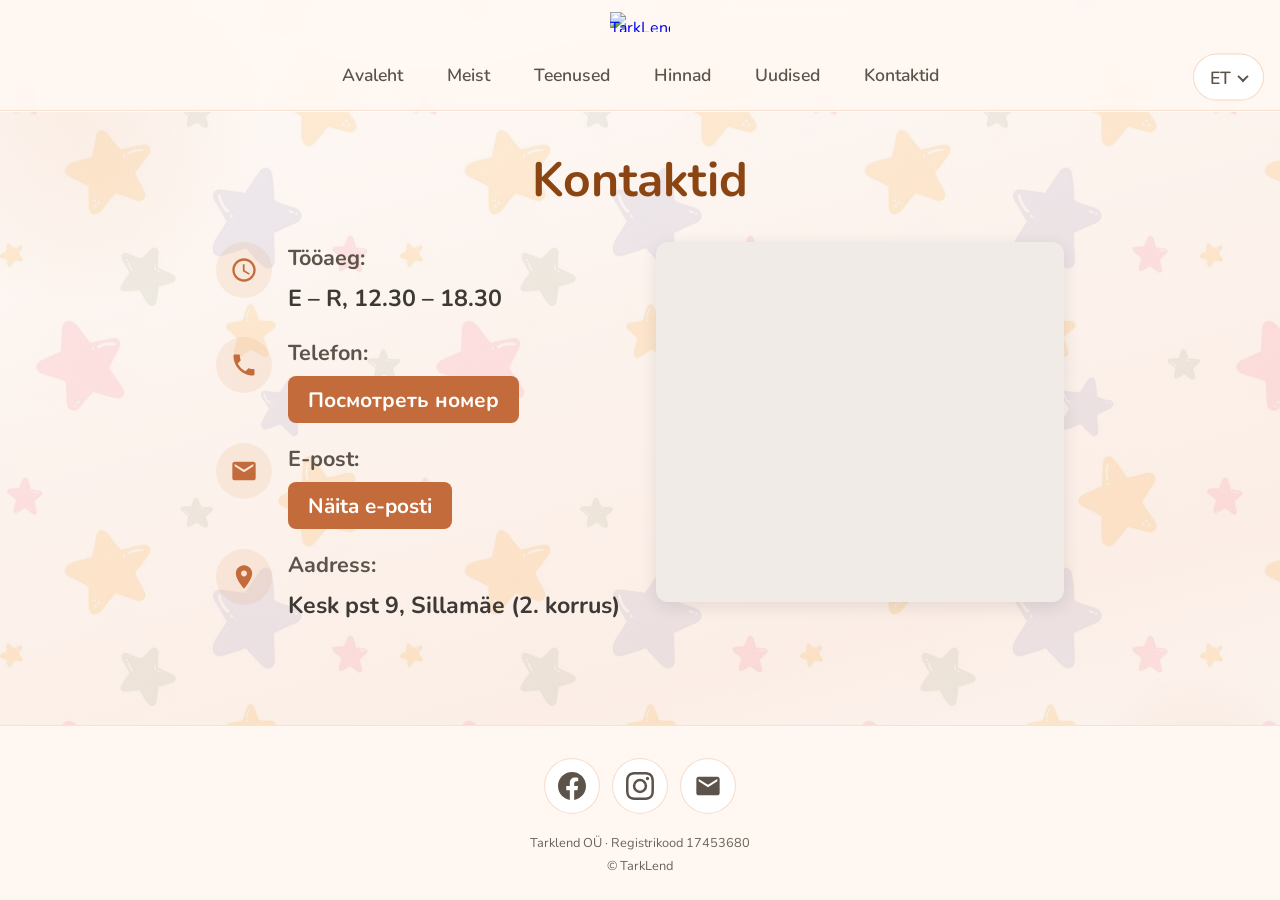
==== pages/contact.html @ 9fbee50b "Increase contact page content sizes" ====
<!DOCTYPE html>
<html lang="et">
<head>
  <meta charset="UTF-8">
  <meta name="viewport" content="width=device-width, initial-scale=1.0">
  <title>Kontaktid – TarkLend</title>
  <link rel="icon" type="image/svg+xml" href="data:image/svg+xml,%3Csvg xmlns='http://www.w3.org/2000/svg' viewBox='0 0 32 32'%3E%3Ccircle cx='16' cy='16' r='14' fill='%238b4512'/%3E%3C/svg%3E">
  <link rel="icon" type="image/x-icon" href="../images/favicon.ico">
  <link rel="icon" type="image/png" sizes="32x32" href="../images/favicon-32x32.png">
  <link rel="icon" type="image/png" sizes="16x16" href="../images/favicon-16x16.png">
  <link rel="apple-touch-icon" sizes="180x180" href="../images/apple-touch-icon.png">
  <script>
    (function(){ if (window.location.protocol !== 'file:') {
      var l = document.createElement('link'); l.rel = 'manifest'; l.href = '../site.webmanifest'; document.head.appendChild(l);
    } })();
  </script>
  <link rel="preconnect" href="https://fonts.googleapis.com">
  <link rel="preconnect" href="https://fonts.gstatic.com" crossorigin>
  <link href="https://fonts.googleapis.com/css2?family=Nunito:wght@400;600;700&display=swap" rel="stylesheet">
  <link rel="stylesheet" href="../css/main.css">
</head>
<body class="custom-cursor">
  <div class="cursor-dot" id="cursor-dot" aria-hidden="true"></div>
  <div class="page-bg" aria-hidden="true"></div>
  <div class="page-wrap">
    <header class="site-header">
      <div class="header-top">
        <a href="../index.html" class="logo-link" aria-label="TarkLend avaleht">
          <img src="../images/logo.png" alt="TarkLend" class="logo-img" width="60" height="20">
        </a>
      </div>
      <div class="header-bar">
        <nav class="nav" aria-label="Peamine navigatsioon">
          <a href="../index.html" class="nav-link" data-i18n="nav.home">Avaleht</a>
          <a href="meist.html" class="nav-link" data-i18n="nav.about">Meist</a>
          <a href="teenused.html" class="nav-link" data-i18n="nav.services">Teenused</a>
          <a href="hinnad.html" class="nav-link" data-i18n="nav.prices">Hinnad</a>
          <a href="uudised.html" class="nav-link" data-i18n="nav.news">Uudised</a>
          <a href="contact.html" class="nav-link nav-link--active" data-i18n="nav.contact">Kontaktid</a>
        </nav>
        <div class="lang-wrap">
          <button type="button" class="lang-trigger" aria-expanded="false" aria-haspopup="true" aria-label="Vali keel" id="lang-trigger">
            <span class="lang-trigger-label">ET</span>
            <span class="lang-trigger-icon" aria-hidden="true"></span>
          </button>
          <div class="lang-dropdown" id="lang-dropdown" role="listbox" aria-label="Keelte valik">
            <button type="button" class="lang-option" role="option" data-lang="et" tabindex="-1">Eesti</button>
            <button type="button" class="lang-option" role="option" data-lang="ru" tabindex="-1">Русский</button>
            <button type="button" class="lang-option" role="option" data-lang="en" tabindex="-1">English</button>
            <button type="button" class="lang-option" role="option" data-lang="uk" tabindex="-1">Українська</button>
          </div>
        </div>
      </div>
    </header>

    <main class="main main--contact">
      <h1 class="contact-title" data-i18n="contact.title">Kontaktid</h1>
      <div class="contact-page">
        <div class="contact-info">
          <div class="contact-item">
            <span class="contact-icon" aria-hidden="true">
              <svg viewBox="0 0 24 24" width="36" height="36"><path fill="currentColor" d="M11.99 2C6.47 2 2 6.48 2 12s4.47 10 9.99 10C17.52 22 22 17.52 22 12S17.52 2 11.99 2zM12 20c-4.42 0-8-3.58-8-8s3.58-8 8-8 8 3.58 8 8-3.58 8-8 8zm.5-13H11v6l5.25 3.15.75-1.23-4.5-2.67z"/></svg>
            </span>
            <div>
              <span class="contact-label" data-i18n="contact.hoursLabel">Tööaeg:</span>
              <span class="contact-value" data-i18n="contact.hours">E – R, 12.30 – 18.30</span>
            </div>
          </div>
          <div class="contact-item">
            <span class="contact-icon" aria-hidden="true">
              <svg viewBox="0 0 24 24" width="36" height="36"><path fill="currentColor" d="M6.62 10.79c1.44 2.83 3.76 5.14 6.59 6.59l2.2-2.2c.27-.27.67-.36 1.02-.24 1.12.37 2.33.57 3.57.57.55 0 1 .45 1 1V20c0 .55-.45 1-1 1-9.39 0-17-7.61-17-17 0-.55.45-1 1-1h3.5c.55 0 1 .45 1 1 0 1.25.2 2.45.57 3.57.11.35.03.74-.25 1.02l-2.2 2.2z"/></svg>
            </span>
            <div>
              <span class="contact-label" data-i18n="contact.phoneLabel">Telefon:</span>
              <span class="contact-value contact-value--phone">
                <button type="button" class="contact-phone-btn" id="contact-phone-btn" data-i18n="contact.viewNumber">Посмотреть номер</button>
                <a href="#" class="contact-phone-link" id="contact-phone-link" style="display: none;"></a>
              </span>
            </div>
          </div>
          <div class="contact-item">
            <span class="contact-icon" aria-hidden="true">
              <svg viewBox="0 0 24 24" width="36" height="36"><path fill="currentColor" d="M20 4H4c-1.1 0-1.99.9-1.99 2L2 18c0 1.1.9 2 2 2h16c1.1 0 2-.9 2-2V6c0-1.1-.9-2-2-2zm0 4l-8 5-8-5V6l8 5 8-5v2z"/></svg>
            </span>
            <div>
              <span class="contact-label" data-i18n="contact.emailLabel">E-post:</span>
              <button type="button" id="contact-email-btn" class="contact-reveal-btn" data-i18n="contact.viewEmail">Näita e-posti</button>
              <a href="#" id="contact-email-link" class="contact-value contact-value--link" style="display: none;"></a>
            </div>
          </div>
          <div class="contact-item">
            <span class="contact-icon" aria-hidden="true">
              <svg viewBox="0 0 24 24" width="36" height="36"><path fill="currentColor" d="M12 2C8.13 2 5 5.13 5 9c0 5.25 7 13 7 13s7-7.75 7-13c0-3.87-3.13-7-7-7zm0 9.5c-1.38 0-2.5-1.12-2.5-2.5s1.12-2.5 2.5-2.5 2.5 1.12 2.5 2.5-1.12 2.5-2.5 2.5z"/></svg>
            </span>
            <div>
              <span class="contact-label" data-i18n="contact.addressLabel">Aadress:</span>
              <span class="contact-value" data-i18n="contact.address">Kesk pst 9, Sillamäe (2. korrus)</span>
            </div>
          </div>
        </div>
        <div class="contact-map-wrap">
          <iframe
            class="contact-map"
            src="https://www.openstreetmap.org/export/embed.html?bbox=27.765%2C59.388%2C27.79%2C59.398&layer=mapnik&marker=59.39270%2C27.77751564195324"
            title="TarkLend – Viru pst 6, Sillamäe"
            loading="lazy"
            referrerpolicy="no-referrer-when-downgrade"
            allowfullscreen
          ></iframe>
          <a href="https://www.openstreetmap.org/?mlat=59.39288&amp;mlon=27.77751564195324#map=16/59.39288/27.777516" class="contact-map-link" target="_blank" rel="noopener noreferrer" data-i18n="contact.openMap">Ava kaardil</a>
        </div>
      </div>
    </main>

    <footer class="site-footer">
      <div class="footer-contact">
        <a href="https://www.facebook.com/profile.php?id=61583585565870" class="footer-icon" target="_blank" rel="noopener noreferrer" aria-label="TarkLend Facebook">
          <svg class="icon" viewBox="0 0 24 24" aria-hidden="true" width="24" height="24"><path fill="currentColor" d="M24 12.073c0-6.627-5.373-12-12-12s-12 5.373-12 12c0 5.99 4.388 10.954 10.125 11.854v-8.385H7.078v-3.47h3.047V9.43c0-3.007 1.792-4.669 4.533-4.669 1.312 0 2.686.235 2.686.235v2.953H15.83c-1.491 0-1.956.925-1.956 1.874v2.25h3.328l-.532 3.47h-2.796v8.385C19.612 23.027 24 18.062 24 12.073z"/></svg>
        </a>
        <a href="https://www.instagram.com/tark_lend" class="footer-icon" target="_blank" rel="noopener noreferrer" aria-label="TarkLend Instagram">
          <svg class="icon" viewBox="0 0 24 24" aria-hidden="true" width="24" height="24"><path fill="currentColor" d="M12 2.163c3.204 0 3.584.012 4.85.07 3.252.148 4.771 1.691 4.919 4.919.058 1.265.069 1.645.069 4.849 0 3.205-.012 3.584-.069 4.849-.149 3.225-1.664 4.771-4.919 4.919-1.266.058-1.644.07-4.85.07-3.204 0-3.584-.012-4.849-.07-3.26-.149-4.771-1.699-4.919-4.92-.058-1.265-.07-1.644-.07-4.849 0-3.204.013-3.583.07-4.849.149-3.227 1.664-4.771 4.919-4.919 1.266-.057 1.645-.069 4.849-.069zM12 0C8.741 0 8.333.014 7.053.072 2.695.272.273 2.69.073 7.052.014 8.333 0 8.741 0 12c0 3.259.014 3.668.072 4.948.2 4.358 2.618 6.78 6.98 6.98C8.333 23.986 8.741 24 12 24c3.259 0 3.668-.014 4.948-.072 4.354-.2 6.782-2.618 6.979-6.98.059-1.28.073-1.689.073-4.948 0-3.259-.014-3.667-.072-4.947-.196-4.354-2.617-6.78-6.979-6.98C15.668.014 15.259 0 12 0zm0 5.838a6.162 6.162 0 100 12.324 6.162 6.162 0 000-12.324zM12 16a4 4 0 110-8 4 4 0 010 8zm6.406-11.845a1.44 1.44 0 100 2.881 1.44 1.44 0 000-2.881z"/></svg>
        </a>
        <a href="#" class="footer-icon js-email-reveal" aria-label="Kirjuta meile">
          <svg class="icon" viewBox="0 0 24 24" aria-hidden="true" width="24" height="24"><path fill="currentColor" d="M20 4H4c-1.1 0-1.99.9-1.99 2L2 18c0 1.1.9 2 2 2h16c1.1 0 2-.9 2-2V6c0-1.1-.9-2-2-2zm0 4l-8 5-8-5V6l8 5 8-5v2z"/></svg>
        </a>
      </div>
      <div class="footer-legal">
        <p class="footer-company">Tarklend OÜ · Registrikood 17453680</p>
        <p class="footer-copy">© TarkLend</p>
      </div>
    </footer>
  </div>
  <script src="../js/locales.js"></script>
  <script src="../js/main.js"></script>
  <script src="contact.js"></script>
</body>
</html>
---- css/main.css ----
/* ===== TarkLend – mobile-first, warm child-friendly ===== */
*,
*::before,
*::after {
  box-sizing: border-box;
}

html {
  font-size: 16px;
  -webkit-font-smoothing: antialiased;
  scroll-behavior: smooth;
}

/* Custom cursor at 1/3 size (scaled via transform) */
.custom-cursor,
.custom-cursor * {
  cursor: none;
}
.custom-cursor a,
.custom-cursor button,
.custom-cursor [role="button"] {
  cursor: none;
}

.cursor-dot {
  position: fixed;
  left: 0;
  top: 0;
  width: 96px;
  height: 96px;
  pointer-events: none;
  z-index: 99999;
  background: url('../cursors/cursor.png') 0 0 / 96px 96px no-repeat;
  transform: scale(0.333);
  transform-origin: 8px 8px;
}
.cursor-dot.is-pointer {
  background-image: url('../cursors/pointer.png');
  background-size: 96px 96px;
}
.cursor-dot.is-hidden {
  opacity: 0;
  visibility: hidden;
}

body {
  margin: 0;
  min-height: 100vh;
  display: flex;
  flex-direction: column;
  font-family: 'Nunito', system-ui, sans-serif;
  color: #3d3a36;
  background: #fdf8f4;
  line-height: 1.55;
  position: relative;
}

.page-wrap {
  position: relative;
  z-index: 1;
  display: flex;
  flex-direction: column;
  flex: 1 0 auto;
}

/* Background + pattern (pattern from /images/pattern.png), no animation */
.page-bg {
  position: fixed;
  inset: 0;
  z-index: 0;
  background-color: #fdf8f4;
  /* Layer order: gradient on top (semi-transparent so pattern shows), pattern tiled behind */
  background-image:
    linear-gradient(165deg, rgba(253, 248, 244, 0.65) 0%, rgba(252, 238, 230, 0.65) 35%, rgba(250, 229, 217, 0.65) 70%, rgba(253, 248, 244, 0.65) 100%),
    url('../images/pattern.png');
  /* PRESET: pattern tile size – smaller = denser, larger = bigger tiles. e.g. 200px dense, 500px bigger */
  background-size: 100% 100%, 400px 400px;
  background-position: 0 0, 0 0;
  background-repeat: no-repeat, repeat;
  overflow: hidden;
  pointer-events: none;
}

.page-bg::before,
.page-bg::after {
  content: '';
  position: absolute;
  border-radius: 50%;
  opacity: 0.12;
  animation: float 20s ease-in-out infinite;
}

.page-bg::before {
  width: min(80vw, 400px);
  height: min(80vw, 400px);
  background: radial-gradient(circle, #e59e6d 0%, transparent 70%);
  top: -10%;
  left: -10%;
  animation-delay: 0s;
  animation-duration: 22s;
}

.page-bg::after {
  width: min(60vw, 280px);
  height: min(60vw, 280px);
  background: radial-gradient(circle, #c46b3c 0%, transparent 70%);
  bottom: -5%;
  right: -5%;
  animation-delay: -8s;
  animation-duration: 25s;
}

@keyframes float {
  0%, 100% { transform: translate(0, 0) scale(1); }
  33% { transform: translate(15px, -20px) scale(1.05); }
  66% { transform: translate(-10px, 10px) scale(0.98); }
}

@media (prefers-reduced-motion: reduce) {
  .page-bg,
  .page-bg::before,
  .page-bg::after {
    animation: none;
  }
  .intro-media,
  .intro-text,
  .intro-img {
    animation: none;
  }
  .site-header {
    animation: none;
  }
}

/* ----- Header ----- */
.site-header {
  position: sticky;
  top: 0;
  z-index: 100;
  background: rgba(255, 248, 242, 0.92);
  backdrop-filter: blur(8px);
  border-bottom: 1px solid rgba(229, 158, 109, 0.25);
  box-shadow: 0 1px 0 rgba(255, 255, 255, 0.8);
  animation: slideDown 0.5s ease-out;
}

.header-top {
  padding: 0.75rem 1rem;
  display: flex;
  justify-content: center;
  align-items: center;
}

.logo-link {
  display: inline-block;
  line-height: 0;
}

.logo-img {
  display: block;
  height: auto;
  max-width: 60px;
  width: 100%;
  object-fit: contain;
}

.header-bar {
  display: flex;
  flex-wrap: wrap;
  align-items: center;
  justify-content: center;
  gap: 0.75rem;
  padding: 0.5rem 1rem 0.75rem;
  position: relative;
}

/* Nav: centered */
.nav {
  display: flex;
  flex-wrap: wrap;
  gap: 0.25rem 0.75rem;
  justify-content: center;
  align-items: center;
}

.nav-link {
  font-size: 1.1rem;
  font-weight: 600;
  color: #5c534a;
  text-decoration: none;
  padding: 0.6rem 1rem;
  border-radius: 999px;
  transition: background 0.2s, color 0.2s;
}

.nav-link:hover {
  background: rgba(229, 158, 109, 0.2);
  color: #8b4512;
}

/* Language: right side (absolute on desktop so nav stays centered) */
.lang-wrap {
  position: absolute;
  top: 50%;
  right: 1rem;
  transform: translateY(-50%);
}

.lang-trigger {
  display: inline-flex;
  align-items: center;
  gap: 0.5rem;
  padding: 0.65rem 1rem;
  font-family: inherit;
  font-size: 1.1rem;
  font-weight: 600;
  color: #5c534a;
  background: #fff;
  border: 1px solid rgba(229, 158, 109, 0.4);
  border-radius: 999px;
  cursor: pointer;
  transition: background 0.2s, border-color 0.2s, box-shadow 0.2s;
}

.lang-trigger:hover {
  background: #fff8f2;
  border-color: #e59e6d;
}

.lang-trigger[aria-expanded="true"] {
  background: #fff;
  border-color: #e59e6d;
  box-shadow: 0 0 0 2px rgba(229, 158, 109, 0.25);
}

.lang-trigger-icon {
  width: 0.5rem;
  height: 0.5rem;
  border-right: 2px solid currentColor;
  border-bottom: 2px solid currentColor;
  transform: rotate(45deg);
  margin-bottom: 2px;
  transition: transform 0.25s ease;
}

.lang-trigger[aria-expanded="true"] .lang-trigger-icon {
  transform: rotate(-135deg);
  margin-bottom: -2px;
}

.lang-dropdown {
  position: absolute;
  top: calc(100% + 0.35rem);
  right: 0;
  min-width: 10rem;
  padding: 0.35rem;
  background: #fff;
  border: 1px solid rgba(229, 158, 109, 0.3);
  border-radius: 12px;
  box-shadow: 0 8px 24px rgba(61, 58, 54, 0.12);
  opacity: 0;
  visibility: hidden;
  transform: translateY(-6px);
  transition: opacity 0.2s ease, transform 0.2s ease, visibility 0.2s;
  z-index: 50;
}

.lang-dropdown.is-open {
  opacity: 1;
  visibility: visible;
  transform: translateY(0);
}

.lang-option {
  display: block;
  width: 100%;
  padding: 0.65rem 1rem;
  font-family: inherit;
  font-size: 1.05rem;
  font-weight: 500;
  color: #3d3a36;
  background: none;
  border: none;
  border-radius: 8px;
  text-align: left;
  cursor: pointer;
  transition: background 0.15s, color 0.15s;
}

.lang-option:hover,
.lang-option:focus {
  background: rgba(229, 158, 109, 0.15);
  color: #8b4512;
}

.lang-option[aria-selected="true"] {
  background: rgba(229, 158, 109, 0.2);
  color: #a85a32;
  font-weight: 600;
}

/* ----- Main: intro (left image, right text) ----- */
.main {
  flex: 1 0 auto;
  max-width: 64rem;
  margin: 0 auto;
  padding: 1.5rem 1rem 2rem;
  width: 100%;
}

@keyframes slideDown {
  from {
    opacity: 0;
    transform: translateY(-12px);
  }
  to {
    opacity: 1;
    transform: translateY(0);
  }
}

@keyframes fadeInUp {
  from {
    opacity: 0;
    transform: translateY(20px);
  }
  to {
    opacity: 1;
    transform: translateY(0);
  }
}

@keyframes softPulse {
  0%, 100% { opacity: 1; transform: scale(1); }
  50% { opacity: 0.85; transform: scale(1.02); }
}

.intro {
  display: grid;
  grid-template-columns: 1fr;
  gap: 1.5rem;
  align-items: start;
}

.intro-media {
  order: 1;
  animation: fadeInUp 0.7s ease-out 0.1s both;
}

.intro-img {
  width: 100%;
  height: auto;
  display: block;
  border-radius: 12px;
  box-shadow: 0 4px 16px rgba(61, 58, 54, 0.1);
  animation: softPulse 6s ease-in-out infinite;
}

.intro-text {
  order: 2;
  animation: fadeInUp 0.7s ease-out 0.25s both;
}

.tagline {
  margin: 0 0 1.25rem;
  font-size: clamp(2rem, 8vw, 3.5rem);
  font-weight: 700;
  color: #8b4512;
  line-height: 1.25;
}

.welcome-long {
  margin: 0;
  font-size: 1.2rem;
  line-height: 1.6;
  color: #4a4540;
}

/* Tablet: intro side-by-side */
@media (min-width: 640px) {
  .intro {
    grid-template-columns: 1fr 1fr;
    gap: 2rem;
    align-items: center;
  }

  .intro-media {
    order: 0;
  }

  .intro-text {
    order: 0;
  }

  .tagline {
    font-size: clamp(2.2rem, 6vw, 3.5rem);
  }

  .welcome-long {
    font-size: 1.25rem;
  }
}

/* Mobile: lang below nav when no room */
@media (max-width: 520px) {
  .header-bar {
    flex-direction: column;
  }

  .lang-wrap {
    position: static;
    transform: none;
  }
}

@media (min-width: 768px) {
  .main {
    padding: 2rem 1.5rem 3rem;
  }
}

/* ----- Contact page ----- */
.main--contact {
  max-width: 56rem;
}

/* Generic page template (Meist, Teenused, Hinnad, Uudised) */
.main--page {
  max-width: 56rem;
}

.page-title {
  margin: 0 0 1.5rem;
  font-size: clamp(1.75rem, 5vw, 2.5rem);
  font-weight: 700;
  color: #8b4512;
  text-align: center;
}

.page-placeholder {
  margin: 0;
  min-height: 2rem;
}

.contact-title {
  margin: 0 0 1.5rem;
  font-size: clamp(2rem, 5vw, 3rem);
  font-weight: 700;
  color: #8b4512;
  text-align: center;
}

.contact-page {
  display: grid;
  grid-template-columns: 1fr;
  gap: 1.5rem;
  align-items: start;
}

.contact-info {
  display: flex;
  flex-direction: column;
  gap: 1.25rem;
}

.contact-item {
  display: flex;
  gap: 1rem;
  align-items: flex-start;
}

.contact-icon {
  flex-shrink: 0;
  display: inline-flex;
  align-items: center;
  justify-content: center;
  width: 3.5rem;
  height: 3.5rem;
  color: #c46b3c;
  background: rgba(229, 158, 109, 0.15);
  border-radius: 50%;
}

.contact-icon svg {
  width: 1.75rem;
  height: 1.75rem;
}

.contact-label {
  display: block;
  font-size: 1.35rem;
  font-weight: 700;
  color: #5c534a;
  margin-bottom: 0.35rem;
}

.contact-value {
  font-size: 1.45rem;
  font-weight: 700;
  color: #3d3a36;
}

.contact-value--link {
  color: #a85a32;
  text-decoration: none;
  font-weight: 700;
  font-size: 1.45rem;
}

.contact-value--link:hover {
  text-decoration: underline;
}

.contact-phone-btn,
.contact-reveal-btn {
  font-family: inherit;
  font-size: 1.3rem;
  font-weight: 700;
  color: #fff;
  background: #c46b3c;
  border: none;
  border-radius: 8px;
  padding: 0.6rem 1.25rem;
  cursor: pointer;
  transition: background 0.2s, transform 0.15s;
}

.contact-phone-btn:hover,
.contact-reveal-btn:hover {
  background: #a85a32;
  transform: translateY(-1px);
}

.contact-phone-link {
  font-size: 1.45rem;
  font-weight: 700;
  color: #a85a32;
  text-decoration: none;
}

.contact-phone-link:hover {
  text-decoration: underline;
}

.contact-map-wrap {
  position: relative;
  border-radius: 12px;
  overflow: hidden;
  box-shadow: 0 4px 16px rgba(61, 58, 54, 0.12);
  background: #f0ebe6;
  min-height: 280px;
}

.contact-map {
  display: block;
  width: 100%;
  height: 280px;
  border: 0;
}

.contact-map-link {
  display: block;
  padding: 0.6rem;
  font-size: 1.15rem;
  font-weight: 600;
  color: #8b4512;
  text-align: center;
  text-decoration: none;
  background: rgba(255, 248, 242, 0.9);
  transition: background 0.2s;
}

.contact-map-link:hover {
  background: rgba(229, 158, 109, 0.2);
}

@media (min-width: 640px) {
  .contact-page {
    grid-template-columns: 1fr 1fr;
    gap: 2rem;
  }

  .contact-map,
  .contact-map-wrap {
    min-height: 320px;
    height: 320px;
  }
}

@media (min-width: 768px) {
  .contact-map,
  .contact-map-wrap {
    min-height: 360px;
    height: 360px;
  }
}

/* ----- Footer ----- */
.site-footer {
  margin-top: auto;
  padding: 2rem 1rem 1.5rem;
  background: #fff8f2;
  border-top: 1px solid rgba(229, 158, 109, 0.25);
  text-align: center;
}

.footer-contact {
  display: flex;
  flex-wrap: wrap;
  justify-content: center;
  gap: 0.75rem;
  margin-bottom: 1.25rem;
}

.footer-icon {
  display: inline-flex;
  align-items: center;
  justify-content: center;
  width: 3.5rem;
  height: 3.5rem;
  color: #5c534a;
  background: #fff;
  border: 1px solid rgba(229, 158, 109, 0.35);
  border-radius: 50%;
  transition: color 0.2s, background 0.2s, border-color 0.2s, transform 0.2s;
}

.footer-icon .icon {
  width: 28px;
  height: 28px;
  flex-shrink: 0;
}

.footer-icon:hover {
  color: #c46b3c;
  background: rgba(229, 158, 109, 0.12);
  border-color: #e59e6d;
  transform: translateY(-2px);
}

.footer-legal {
  font-size: 0.8rem;
  color: #6b6359;
  line-height: 1.5;
}

.footer-company {
  margin: 0 0 0.25rem;
}

.footer-copy {
  margin: 0;
}
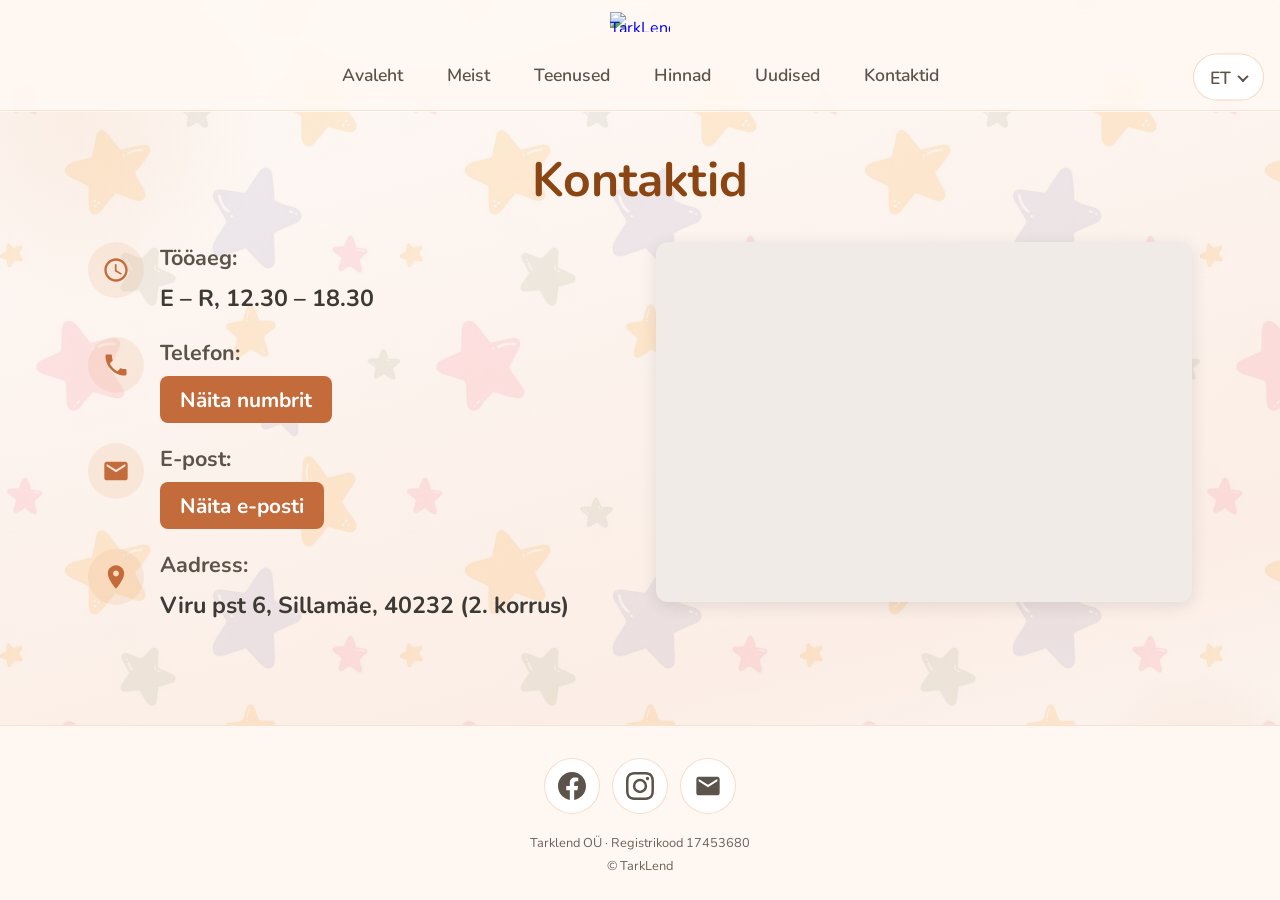
==== commit cefcc61c: "Extract localizations, add sanity news feed," ====
--- a/pages/contact.html
+++ b/pages/contact.html
@@ -25,13 +25,13 @@
   <div class="page-wrap">
     <header class="site-header">
       <div class="header-top">
-        <a href="../index.html" class="logo-link" aria-label="TarkLend avaleht">
+        <a href="/" class="logo-link" aria-label="TarkLend avaleht" data-i18n-aria-label="common.logoHomeAria">
           <img src="../images/logo.png" alt="TarkLend" class="logo-img" width="60" height="20">
         </a>
       </div>
       <div class="header-bar">
-        <nav class="nav" aria-label="Peamine navigatsioon">
-          <a href="../index.html" class="nav-link" data-i18n="nav.home">Avaleht</a>
+        <nav class="nav" aria-label="Peamine navigatsioon" data-i18n-aria-label="common.mainNavAria">
+          <a href="/" class="nav-link" data-i18n="nav.home">Avaleht</a>
           <a href="meist.html" class="nav-link" data-i18n="nav.about">Meist</a>
           <a href="teenused.html" class="nav-link" data-i18n="nav.services">Teenused</a>
           <a href="hinnad.html" class="nav-link" data-i18n="nav.prices">Hinnad</a>
@@ -39,11 +39,11 @@
           <a href="contact.html" class="nav-link nav-link--active" data-i18n="nav.contact">Kontaktid</a>
         </nav>
         <div class="lang-wrap">
-          <button type="button" class="lang-trigger" aria-expanded="false" aria-haspopup="true" aria-label="Vali keel" id="lang-trigger">
+          <button type="button" class="lang-trigger" aria-expanded="false" aria-haspopup="true" aria-label="Vali keel" data-i18n-aria-label="common.langSelectAria" id="lang-trigger">
             <span class="lang-trigger-label">ET</span>
             <span class="lang-trigger-icon" aria-hidden="true"></span>
           </button>
-          <div class="lang-dropdown" id="lang-dropdown" role="listbox" aria-label="Keelte valik">
+          <div class="lang-dropdown" id="lang-dropdown" role="listbox" aria-label="Keelte valik" data-i18n-aria-label="common.langListAria">
             <button type="button" class="lang-option" role="option" data-lang="et" tabindex="-1">Eesti</button>
             <button type="button" class="lang-option" role="option" data-lang="ru" tabindex="-1">Русский</button>
             <button type="button" class="lang-option" role="option" data-lang="en" tabindex="-1">English</button>
@@ -73,7 +73,7 @@
             <div>
               <span class="contact-label" data-i18n="contact.phoneLabel">Telefon:</span>
               <span class="contact-value contact-value--phone">
-                <button type="button" class="contact-phone-btn" id="contact-phone-btn" data-i18n="contact.viewNumber">Посмотреть номер</button>
+                <button type="button" class="contact-phone-btn" id="contact-phone-btn" data-i18n="contact.viewNumber">Näita numbrit</button>
                 <a href="#" class="contact-phone-link" id="contact-phone-link" style="display: none;"></a>
               </span>
             </div>
@@ -94,7 +94,7 @@
             </span>
             <div>
               <span class="contact-label" data-i18n="contact.addressLabel">Aadress:</span>
-              <span class="contact-value" data-i18n="contact.address">Kesk pst 9, Sillamäe (2. korrus)</span>
+              <span class="contact-value" data-i18n="contact.address">Viru pst 6, Sillamäe, 40232 (2. korrus)</span>
             </div>
           </div>
         </div>
@@ -103,6 +103,7 @@
             class="contact-map"
             src="https://www.openstreetmap.org/export/embed.html?bbox=27.765%2C59.388%2C27.79%2C59.398&layer=mapnik&marker=59.39270%2C27.77751564195324"
             title="TarkLend – Viru pst 6, Sillamäe"
+            data-i18n-title="contact.mapTitle"
             loading="lazy"
             referrerpolicy="no-referrer-when-downgrade"
             allowfullscreen
@@ -120,12 +121,12 @@
         <a href="https://www.instagram.com/tark_lend" class="footer-icon" target="_blank" rel="noopener noreferrer" aria-label="TarkLend Instagram">
           <svg class="icon" viewBox="0 0 24 24" aria-hidden="true" width="24" height="24"><path fill="currentColor" d="M12 2.163c3.204 0 3.584.012 4.85.07 3.252.148 4.771 1.691 4.919 4.919.058 1.265.069 1.645.069 4.849 0 3.205-.012 3.584-.069 4.849-.149 3.225-1.664 4.771-4.919 4.919-1.266.058-1.644.07-4.85.07-3.204 0-3.584-.012-4.849-.07-3.26-.149-4.771-1.699-4.919-4.92-.058-1.265-.07-1.644-.07-4.849 0-3.204.013-3.583.07-4.849.149-3.227 1.664-4.771 4.919-4.919 1.266-.057 1.645-.069 4.849-.069zM12 0C8.741 0 8.333.014 7.053.072 2.695.272.273 2.69.073 7.052.014 8.333 0 8.741 0 12c0 3.259.014 3.668.072 4.948.2 4.358 2.618 6.78 6.98 6.98C8.333 23.986 8.741 24 12 24c3.259 0 3.668-.014 4.948-.072 4.354-.2 6.782-2.618 6.979-6.98.059-1.28.073-1.689.073-4.948 0-3.259-.014-3.667-.072-4.947-.196-4.354-2.617-6.78-6.979-6.98C15.668.014 15.259 0 12 0zm0 5.838a6.162 6.162 0 100 12.324 6.162 6.162 0 000-12.324zM12 16a4 4 0 110-8 4 4 0 010 8zm6.406-11.845a1.44 1.44 0 100 2.881 1.44 1.44 0 000-2.881z"/></svg>
         </a>
-        <a href="#" class="footer-icon js-email-reveal" aria-label="Kirjuta meile">
+        <a href="#" class="footer-icon js-email-reveal" aria-label="Kirjuta meile" data-i18n-aria-label="common.footerEmailAria">
           <svg class="icon" viewBox="0 0 24 24" aria-hidden="true" width="24" height="24"><path fill="currentColor" d="M20 4H4c-1.1 0-1.99.9-1.99 2L2 18c0 1.1.9 2 2 2h16c1.1 0 2-.9 2-2V6c0-1.1-.9-2-2-2zm0 4l-8 5-8-5V6l8 5 8-5v2z"/></svg>
         </a>
       </div>
       <div class="footer-legal">
-        <p class="footer-company">Tarklend OÜ · Registrikood 17453680</p>
+        <p class="footer-company" data-i18n="common.footerCompany">Tarklend OÜ · Registrikood 17453680</p>
         <p class="footer-copy">© TarkLend</p>
       </div>
     </footer>
--- a/css/main.css
+++ b/css/main.css
@@ -421,7 +421,7 @@
 
 /* ----- Contact page ----- */
 .main--contact {
-  max-width: 56rem;
+  max-width: 72rem;
 }
 
 /* Generic page template (Meist, Teenused, Hinnad, Uudised) */
@@ -440,6 +440,467 @@
 .page-placeholder {
   margin: 0;
   min-height: 2rem;
+}
+
+/* ----- About page ----- */
+.main--about {
+  max-width: 76rem;
+  padding-left: 1rem;
+  padding-right: 1rem;
+}
+
+.about-club {
+  display: grid;
+  grid-template-columns: 1fr;
+  gap: 1.25rem;
+  background: linear-gradient(155deg, #fff 0%, #fdf7f2 100%);
+  border: 1px solid rgba(139, 69, 18, 0.14);
+  border-radius: 22px;
+  box-shadow:
+    0 2px 8px rgba(139, 69, 18, 0.06),
+    0 14px 34px rgba(61, 58, 54, 0.1);
+  overflow: hidden;
+}
+
+.about-club__media {
+  min-height: 220px;
+  background: linear-gradient(135deg, #f5ebe4 0%, #fff 100%);
+}
+
+.about-club__image {
+  display: block;
+  width: 100%;
+  height: 100%;
+  min-height: 220px;
+  max-height: 520px;
+  object-fit: cover;
+}
+
+.about-club__content {
+  padding: 1.15rem 1.1rem 1.3rem;
+}
+
+.about-club__title {
+  margin: 0 0 0.75rem;
+  color: #8b4512;
+  font-size: clamp(1.35rem, 3vw, 1.9rem);
+  line-height: 1.3;
+}
+
+.about-club__text {
+  margin: 0;
+  color: #4a4540;
+  font-size: clamp(1rem, 2.1vw, 1.08rem);
+  line-height: 1.72;
+}
+
+.about-club__text + .about-club__text {
+  margin-top: 0.95rem;
+}
+
+@media (min-width: 760px) {
+  .main--about {
+    padding-left: 1.5rem;
+    padding-right: 1.5rem;
+  }
+
+  .about-club {
+    grid-template-columns: minmax(0, 0.95fr) minmax(0, 1.25fr);
+    align-items: stretch;
+  }
+
+  .about-club__media {
+    min-height: 100%;
+  }
+
+  .about-club__image {
+    min-height: 100%;
+    max-height: none;
+  }
+
+  .about-club__content {
+    padding: 1.4rem 1.45rem 1.55rem;
+  }
+}
+
+@media (min-width: 1080px) {
+  .about-club__content {
+    padding: 1.65rem 1.7rem 1.8rem;
+  }
+}
+
+/* ----- Services page ----- */
+.main--services {
+  max-width: 76rem;
+  padding-left: 1rem;
+  padding-right: 1rem;
+}
+
+.services-list {
+  display: grid;
+  grid-template-columns: 1fr;
+  gap: 1rem;
+  align-items: start;
+}
+
+.service-card {
+  background: linear-gradient(140deg, #ffffff 0%, #fff8f2 100%);
+  border: 1px solid rgba(139, 69, 18, 0.14);
+  border-radius: 18px;
+  box-shadow:
+    0 2px 8px rgba(139, 69, 18, 0.06),
+    0 12px 28px rgba(61, 58, 54, 0.08);
+  overflow: hidden;
+  transition: transform 0.2s ease, box-shadow 0.2s ease, border-color 0.2s ease;
+}
+
+.service-card:hover {
+  transform: translateY(-3px);
+  border-color: rgba(139, 69, 18, 0.28);
+  box-shadow:
+    0 4px 14px rgba(139, 69, 18, 0.12),
+    0 16px 36px rgba(61, 58, 54, 0.1);
+}
+
+.service-card__head {
+  display: grid;
+  grid-template-columns: auto 1fr auto;
+  gap: 0.8rem;
+  align-items: center;
+  padding: 1rem 1rem 1rem 1.1rem;
+}
+
+.service-card__icon {
+  font-size: clamp(2rem, 5vw, 2.5rem);
+  line-height: 1;
+}
+
+.service-card__title {
+  margin: 0;
+  color: #3d3a36;
+  font-size: clamp(1.05rem, 2.3vw, 1.3rem);
+  line-height: 1.35;
+}
+
+.service-card__toggle {
+  appearance: none;
+  border: 0;
+  border-radius: 999px;
+  background: linear-gradient(135deg, #c46b3c 0%, #8b4512 100%);
+  color: #fff;
+  font-family: inherit;
+  font-size: 0.92rem;
+  font-weight: 700;
+  line-height: 1;
+  cursor: pointer;
+  padding: 0.68rem 1rem;
+  white-space: nowrap;
+  transition: filter 0.2s ease, transform 0.2s ease;
+}
+
+.service-card__toggle:hover {
+  filter: brightness(1.06);
+  transform: translateY(-1px);
+}
+
+.service-card__toggle:focus-visible {
+  outline: 3px solid rgba(196, 107, 60, 0.35);
+  outline-offset: 2px;
+}
+
+.service-card__body {
+  padding: 0 1.1rem 1rem 1.1rem;
+  border-top: 1px solid rgba(139, 69, 18, 0.12);
+}
+
+.service-card__body p {
+  margin: 0.9rem 0 0;
+  color: #4a4540;
+  font-size: clamp(1rem, 2vw, 1.08rem);
+  line-height: 1.7;
+}
+
+.service-card.is-open .service-card__toggle {
+  background: linear-gradient(135deg, #8b4512 0%, #6f350e 100%);
+}
+
+@media (min-width: 700px) {
+  .main--services {
+    padding-left: 1.5rem;
+    padding-right: 1.5rem;
+  }
+
+  .services-list {
+    gap: 1.1rem;
+  }
+
+  .service-card__head {
+    padding: 1.1rem 1.2rem 1.1rem 1.2rem;
+  }
+
+  .service-card__body {
+    padding: 0 1.2rem 1.1rem 1.2rem;
+  }
+}
+
+@media (min-width: 980px) {
+  .services-list {
+    grid-template-columns: 1fr 1fr;
+    gap: 1.25rem;
+  }
+}
+
+/* ----- News feed (Sanity) – warm, mobile-first, matches site design ----- */
+.main--news {
+  max-width: 56rem;
+  padding-left: 1rem;
+  padding-right: 1rem;
+}
+
+.news-feed {
+  display: flex;
+  flex-direction: column;
+  gap: 1.75rem;
+}
+
+.news-feed--loading .news-loading {
+  display: block;
+  text-align: center;
+  padding: 2rem;
+}
+
+.news-loading,
+.news-empty {
+  margin: 0;
+  color: #5c534a;
+  font-size: 1.1rem;
+}
+
+.news-empty code {
+  font-size: 0.9em;
+  background: rgba(61, 58, 54, 0.08);
+  padding: 0.15rem 0.4rem;
+  border-radius: 6px;
+}
+
+/* Card: accent strip, rounded corners, warm shadow, staggered fade-in */
+.news-card {
+  position: relative;
+  display: flex;
+  flex-direction: column;
+  background: #fff;
+  border-radius: 16px;
+  overflow: hidden;
+  box-shadow:
+    0 2px 8px rgba(139, 69, 18, 0.06),
+    0 8px 24px rgba(61, 58, 54, 0.08);
+  transition: transform 0.25s ease, box-shadow 0.25s ease;
+}
+
+.news-card--animate {
+  opacity: 0;
+  transform: translateY(16px);
+  animation: newsCardIn 0.55s ease forwards;
+  animation-delay: calc(var(--card-delay, 0) * 0.08s);
+}
+
+@keyframes newsCardIn {
+  to {
+    opacity: 1;
+    transform: translateY(0);
+  }
+}
+
+@media (prefers-reduced-motion: reduce) {
+  .news-card--animate {
+    animation: none;
+    opacity: 1;
+    transform: none;
+  }
+}
+
+.news-card:hover {
+  transform: translateY(-4px);
+  box-shadow:
+    0 4px 16px rgba(139, 69, 18, 0.1),
+    0 16px 40px rgba(61, 58, 54, 0.12);
+}
+
+@media (min-width: 640px) {
+  .news-card:hover {
+    transform: translateY(-6px);
+  }
+}
+
+/* Warm accent strip on left */
+.news-card__accent {
+  position: absolute;
+  left: 0;
+  top: 0;
+  bottom: 0;
+  width: 4px;
+  background: linear-gradient(180deg, #c46b3c 0%, #a85a32 50%, #8b4512 100%);
+  z-index: 1;
+}
+
+/* Image: rounded top on mobile, with soft overlay at bottom */
+.news-card__img-wrap {
+  position: relative;
+  width: 100%;
+  overflow: hidden;
+  background: linear-gradient(135deg, #f5ebe4 0%, #fdf8f4 100%);
+}
+
+.news-card__img-wrap::after {
+  content: '';
+  position: absolute;
+  left: 0;
+  right: 0;
+  bottom: 0;
+  height: 40%;
+  background: linear-gradient(to top, rgba(61, 58, 54, 0.15), transparent);
+  pointer-events: none;
+}
+
+.news-card__img {
+  width: 100%;
+  height: auto;
+  min-height: 180px;
+  max-height: 260px;
+  object-fit: cover;
+  display: block;
+  vertical-align: middle;
+}
+
+/* Text block */
+.news-card__body {
+  padding: 1.25rem 1.25rem 1.5rem;
+  padding-left: 1.5rem;
+}
+
+.news-card__date {
+  display: inline-block;
+  font-size: 0.8rem;
+  font-weight: 700;
+  color: #fff;
+  background: linear-gradient(135deg, #c46b3c, #a85a32);
+  padding: 0.25rem 0.65rem;
+  border-radius: 20px;
+  margin-bottom: 0.75rem;
+  letter-spacing: 0.02em;
+}
+
+.news-card__title {
+  margin: 0 0 0.6rem;
+  font-size: 1.4rem;
+  font-weight: 700;
+  color: #3d3a36;
+  line-height: 1.3;
+  letter-spacing: -0.01em;
+}
+
+.news-card__excerpt {
+  margin: 0 0 0.75rem;
+  font-size: 1.05rem;
+  color: #5c534a;
+  line-height: 1.55;
+}
+
+.news-card__body-text {
+  margin: 0;
+  font-size: 1rem;
+  color: #4a4540;
+  line-height: 1.65;
+  white-space: pre-wrap;
+  border-top: 1px solid rgba(139, 69, 18, 0.1);
+  padding-top: 0.75rem;
+  margin-top: 0.25rem;
+}
+
+/* Tablet and up: card row layout, image left, larger type */
+@media (min-width: 640px) {
+  .main--news {
+    padding-left: 1.5rem;
+    padding-right: 1.5rem;
+  }
+
+  .news-feed {
+    gap: 2rem;
+  }
+
+  .news-card {
+    flex-direction: row;
+    border-radius: 18px;
+    min-height: 200px;
+  }
+
+  .news-card__accent {
+    width: 5px;
+  }
+
+  .news-card__img-wrap {
+    width: 280px;
+    min-width: 280px;
+    flex-shrink: 0;
+  }
+
+  .news-card__img-wrap::after {
+    height: 50%;
+  }
+
+  .news-card__img {
+    width: 100%;
+    height: 100%;
+    min-height: 200px;
+    max-height: none;
+    object-fit: cover;
+  }
+
+  .news-card__body {
+    padding: 1.75rem 1.75rem 2rem;
+    padding-left: 2rem;
+    display: flex;
+    flex-direction: column;
+    justify-content: center;
+  }
+
+  .news-card__date {
+    font-size: 0.85rem;
+    padding: 0.3rem 0.75rem;
+    margin-bottom: 0.85rem;
+  }
+
+  .news-card__title {
+    font-size: 1.6rem;
+    margin-bottom: 0.5rem;
+  }
+
+  .news-card__excerpt {
+    font-size: 1.08rem;
+    margin-bottom: 0.5rem;
+  }
+
+  .news-card__body-text {
+    font-size: 1.02rem;
+    padding-top: 0.85rem;
+    margin-top: 0.35rem;
+  }
+}
+
+/* Large screens: slightly wider cards, more breathing room */
+@media (min-width: 900px) {
+  .news-card__img-wrap {
+    width: 320px;
+    min-width: 320px;
+  }
+
+  .news-card__body {
+    padding: 2rem 2rem 2.25rem;
+  }
+
+  .news-card__title {
+    font-size: 1.75rem;
+  }
 }
 
 .contact-title {
@@ -576,7 +1037,7 @@
 
 @media (min-width: 640px) {
   .contact-page {
-    grid-template-columns: 1fr 1fr;
+    grid-template-columns: minmax(26rem, 1fr) 1fr;
     gap: 2rem;
   }
 
